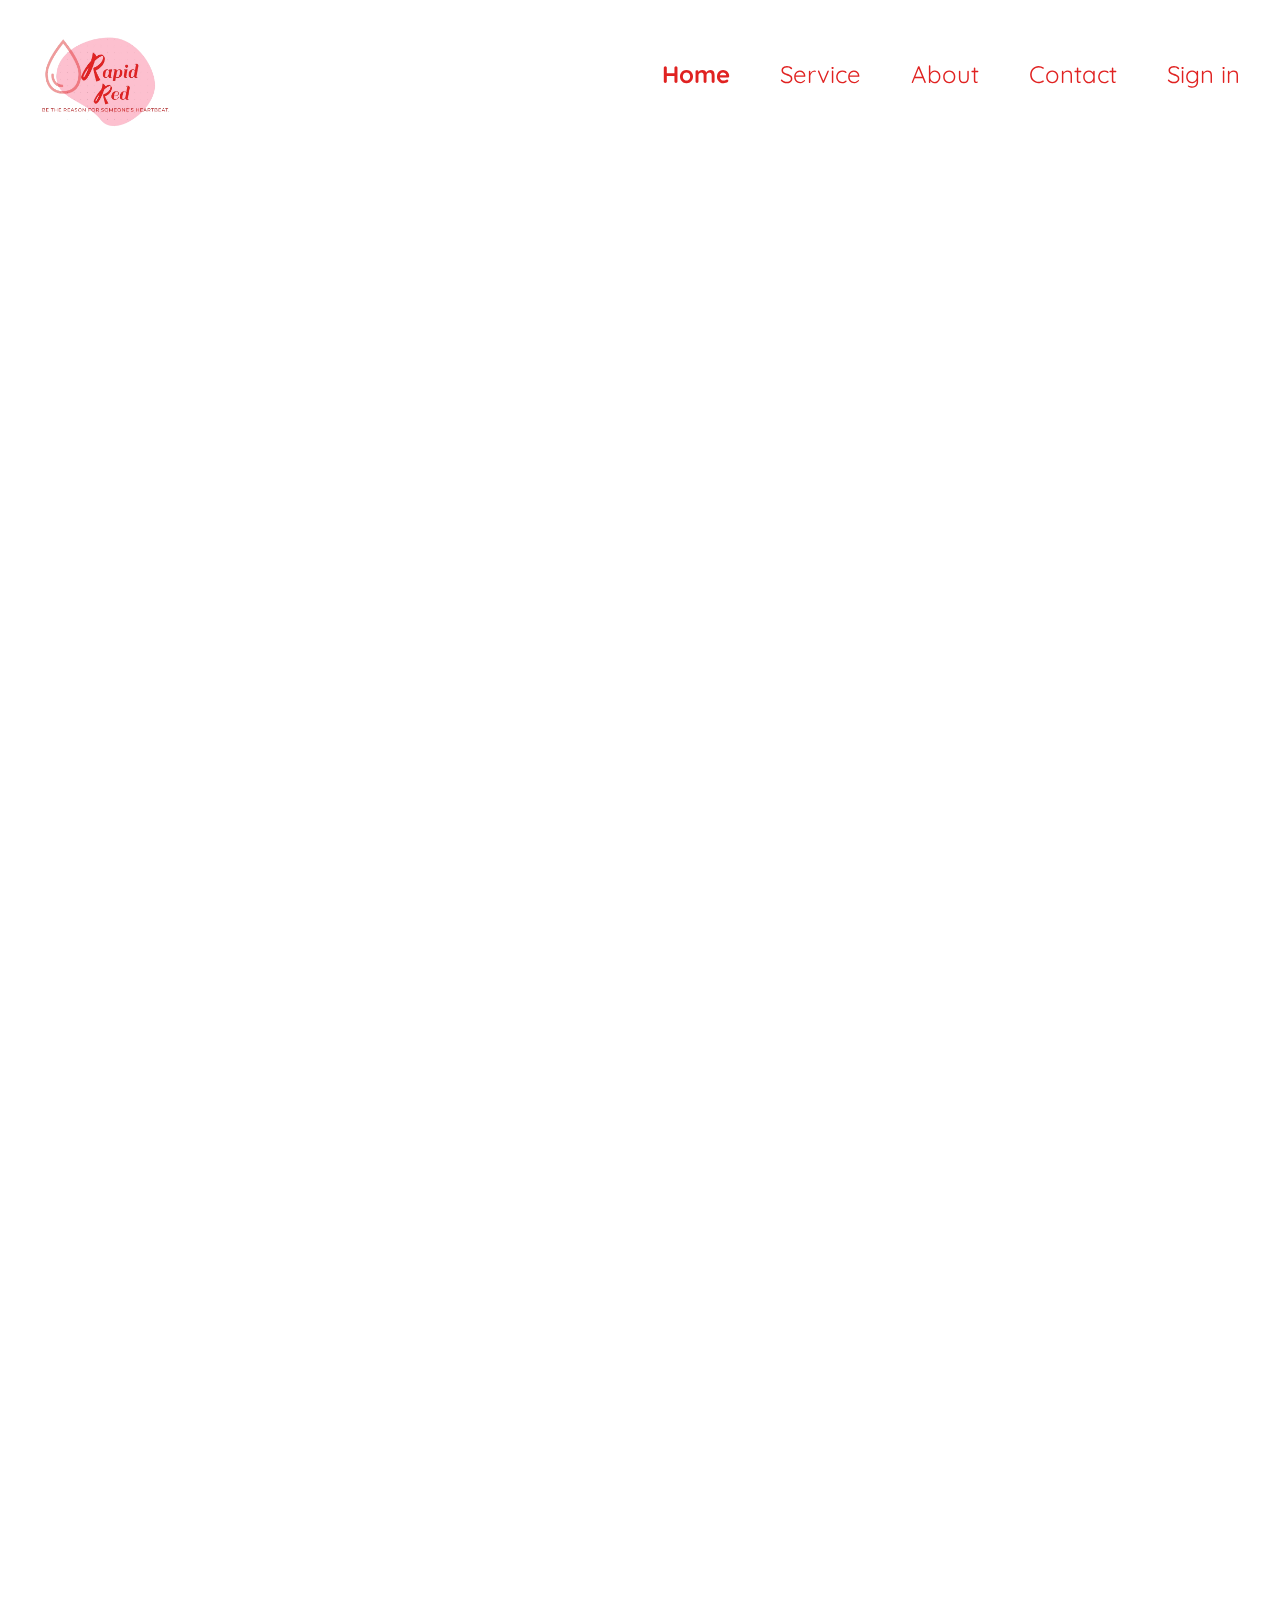
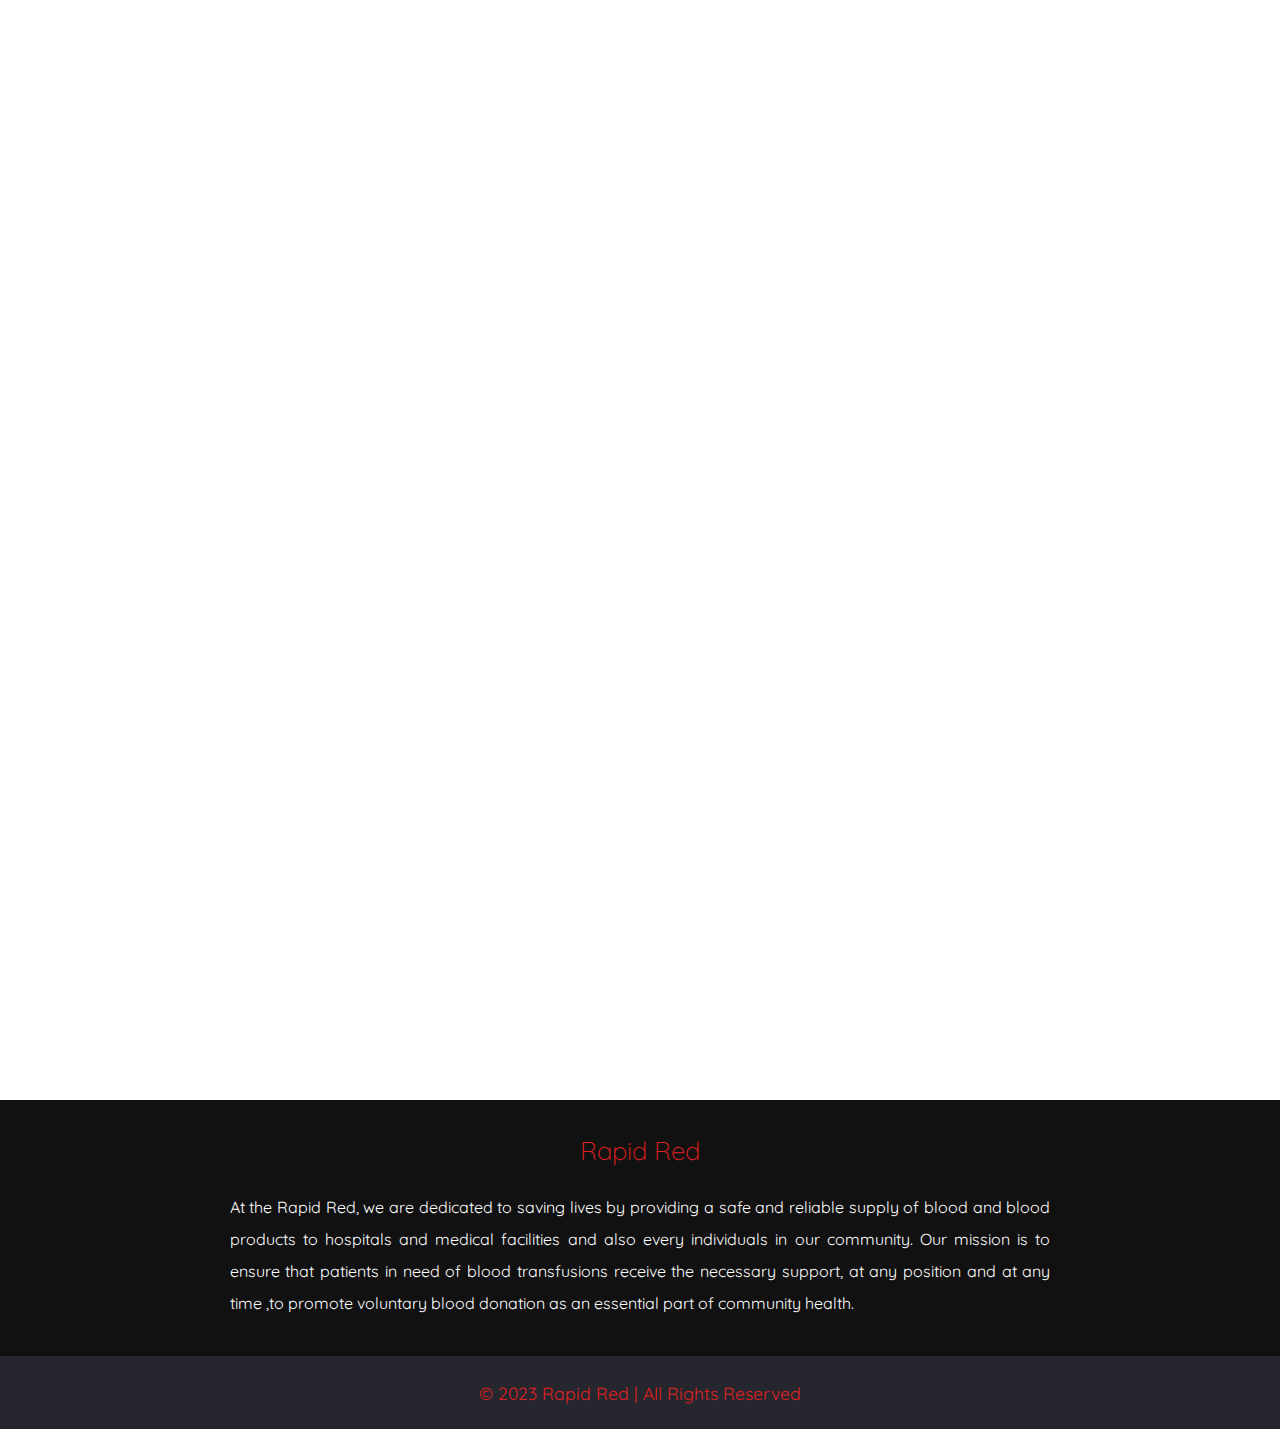
==== index.html @ 8318de18 "Add files via upload" ====
<!DOCTYPE html>
<html lang="en">

<head>
    <meta charset="UTF-8">
    <meta name="viewport" content="width=device-width, initial-scale=1.0">
    <title>Rapid Red</title>
    <link rel="stylesheet" href="css/home.css">

    <script src="https://ajax.googleapis.com/ajax/libs/jquery/3.1.1/jquery.min.js"></script>

    <link rel="apple-touch-icon" sizes="180x180" href="Images/favicon/apple-touch-icon.png">
    <link rel="icon" type="image/png" sizes="32x32" href="Images/favicon/favicon-32x32.png">
    <link rel="icon" type="image/png" sizes="16x16" href="Images/favicon/favicon-16x16.png">
    <link rel="manifest" href="Images/favicon/site.webmanifest">
    
</head>

<body>

     <!-- NAVBAR  -->
    <nav class="nav">
        <div class="container">
            <div class="logo">
                <a href="#"><img src="Images/logo-nobackground.png" alt="logo"></a>
            </div>
            <div id="mainListDiv" class="main_list fill">
                <ul class="navlinks">
                    <li><a href="#" class="active">Home</a></li>
                    <li><a href="#">Service</a></li>
                    <li><a href="#">About</a></li>
                    <li><a href="contact.html">Contact</a></li>
                    <li><a href="#">Sign in</a></li>
                </ul>
            </div>
            <span class="navTrigger">
                <i></i>
                <i></i>
                <i></i>
            </span>
        </div>
    </nav>
     <!-- NAVBAR ENDS  -->

     <!-- MAIN SECTION  -->
    <main class="home">
    </main>

    <script src="js/scripts.js"></script>
    <script>
        $(window).scroll(function () {
            if ($(document).scrollTop() > 50) {
                $('.nav').addClass('affix');
                console.log("OK");
            } else {
                $('.nav').removeClass('affix');
            }
        });
    </script>
    <!-- MAIN SECTION ENDS -->

     <!-- FOOTER  -->
    <footer>
        <div class="row primary">
            <div class="column about">
                <h3>Rapid Red</h3>
                <p>
                    At the Rapid Red, we are dedicated to saving lives by providing a safe and reliable supply of blood and blood products to hospitals and medical facilities and also every individuals in our community. Our mission is to ensure that patients in need of blood transfusions receive the necessary support, at any position and at any time ,to promote voluntary blood donation as an essential part of community health.
                </p>
            </div>
        </div>
        <div class="row copyright">
            <p>&copy; 2023 Rapid Red | All Rights Reserved</p>
        </div>
    </footer>
     <!-- FOOTER ENDS -->

</body>

</html>
---- css/home.css ----
@import url('https://fonts.googleapis.com/css?family=Quicksand:400,500,700');


html,
body {
  margin: 0;
  padding: 0;
  font-size: 62.5%;
  font-size: 10px;
}

/* NAVBAR SECTION */

.nav {
  font-family: "Quicksand", sans-serif;
  width: 100%;
  height: 120px;
  position: fixed;
  line-height: 120px;
  text-align: center;
}

.nav div.logo {
  float: left;
  width: auto;
  height: auto;
  padding-left: 3rem;
}

.nav div.logo a img {
  width: 150px;
}

.nav div.logo a img:hover {
  filter: drop-shadow(0 0 0.5rem #f07a81);
}

.nav div.main_list {
  height: 65px;
  float: right;
}

.nav div.main_list ul {
  width: 100%;
  height: 65px;
  display: flex;
  list-style: none;
  margin: 0;
  padding: 0;
}

.nav div.main_list ul li {
  width: auto;
  height: 65px;
  padding: 0;
  padding-right: 3rem;
}

.nav div.main_list ul li a {
  text-decoration: none;
  padding: 5px 10px 5px 10px;
  border-radius: 10px;
  color: #e02221;
  line-height: 65px;
  font-size: 2.4rem;
}

.nav div.main_list ul .active {
  font-weight: bold;
}


/* HOME SECTION */

.home {
  width: 100%;
  height: 300vh;
  background-image: url(../Images/home-back.jpg);
  background-position: center top;
  background-size: cover;
}

.navTrigger {
  display: none;
}

.nav {
  padding-top: 20px;
  padding-bottom: 20px;
  -webkit-transition: all 0.4s ease;
  transition: all 0.4s ease;
}


/* FOOTER  */
footer {
  background-color: #111;
  color: #ffffff;
  font-size: 16px;
}

footer * {
  font-family: "Quicksand", sans-serif;
  box-sizing: border-box;
  border: none;
  outline: none;
}

footer .row {
  padding: 0.5em 0.5em;
}

footer .row.primary {
  display: flex;
  justify-content: center;
}

footer .column {
  width: 70%;
  padding: 0 2em;
  min-height: 15em;
}

footer h3 {
  width: 100%;
  text-align: left;
  color: #e02221;
  font-size: 1.6em;
  font-weight: 100;
  text-align:center;
}

footer .about p {
  text-align: justify;
  line-height: 2;
  margin: 0;
}

.copyright {
  padding: 0.3em 1em;
  background-color: #25262e;
}

footer .copyright p {
  font-size: 1.1em;
  text-align: center;
  color: #e02221;
}



/* RESPONSIVENESS SECTION */

@media screen and (min-width: 768px) and (max-width: 1024px) {
  .container {
    margin: 0;
  }
}

@media screen and (max-width:768px) {
  .navTrigger {
    display: block;
  }

  .nav div.logo a img {
    margin-top: 5px;
    width: auto;
    height: 100px;
  }

  .nav div.logo {
    margin-left: 5px;
    height: 120px;
  }

  .nav div.main_list {
    width: 100%;
    height: 0;
    overflow: hidden;
  }

  .nav div.show_list {
    height: auto;
    display: none;
  }

  .nav div.main_list ul {
    flex-direction: column;
    width: 100%;
    height: 100vh;
    right: 0;
    left: 0;
    bottom: 0;
    background-color: #111;
    background-position: center top;
  }

  .nav div.main_list ul li {
    width: 100%;
    text-align: right;
  }

  .nav div.main_list ul li a {
    text-align: center;
    width: 100%;
    font-size: 3rem;
    padding: 20px;
  }

  .nav div.media_button {
    display: block;
  }
}

/* FOOTER RESPONSIVE */

@media screen and (max-width: 850px) {
  footer .column {
    width: 90%;
  }
}


/* NAVBAR Animation */

nav li:after {
  content: "";
  position: absolute;
  width: 0%;
  height: 1px;
  display: block;
  transition: all 0.3s ease;
  bottom: 25%;
}
nav li:hover::after {
  width: 7%;
  height: 1px;
  background-color: #f07a81;
}

.navTrigger {
  cursor: pointer;
  width: 30px;
  height: 25px;
  margin: auto;
  position: absolute;
  right: 30px;
  top: 0;
  bottom: 0;
}

.navTrigger i {
  background-color: #e02221;
  border-radius: 2px;
  content: '';
  display: block;
  width: 100%;
  height: 4px;
}

.navTrigger i:nth-child(1) {
  -webkit-animation: outT 0.8s backwards;
  animation: outT 0.8s backwards;
  -webkit-animation-direction: reverse;
  animation-direction: reverse;
}

.navTrigger i:nth-child(2) {
  margin: 5px 0;
  -webkit-animation: outM 0.8s backwards;
  animation: outM 0.8s backwards;
  -webkit-animation-direction: reverse;
  animation-direction: reverse;
}

.navTrigger i:nth-child(3) {
  -webkit-animation: outBtm 0.8s backwards;
  animation: outBtm 0.8s backwards;
  -webkit-animation-direction: reverse;
  animation-direction: reverse;
}

.navTrigger.active i:nth-child(1) {
  -webkit-animation: inT 0.8s forwards;
  animation: inT 0.8s forwards;
}

.navTrigger.active i:nth-child(2) {
  -webkit-animation: inM 0.8s forwards;
  animation: inM 0.8s forwards;
}

.navTrigger.active i:nth-child(3) {
  -webkit-animation: inBtm 0.8s forwards;
  animation: inBtm 0.8s forwards;
}

@-webkit-keyframes inM {
  50% {
    -webkit-transform: rotate(0deg);
  }

  100% {
    -webkit-transform: rotate(45deg);
  }
}

@keyframes inM {
  50% {
    transform: rotate(0deg);
  }

  100% {
    transform: rotate(45deg);
  }
}

@-webkit-keyframes outM {
  50% {
    -webkit-transform: rotate(0deg);
  }

  100% {
    -webkit-transform: rotate(45deg);
  }
}

@keyframes outM {
  50% {
    transform: rotate(0deg);
  }

  100% {
    transform: rotate(45deg);
  }
}

@-webkit-keyframes inT {
  0% {
    -webkit-transform: translateY(0px) rotate(0deg);
  }

  50% {
    -webkit-transform: translateY(9px) rotate(0deg);
  }

  100% {
    -webkit-transform: translateY(9px) rotate(135deg);
  }
}

@keyframes inT {
  0% {
    transform: translateY(0px) rotate(0deg);
  }

  50% {
    transform: translateY(9px) rotate(0deg);
  }

  100% {
    transform: translateY(9px) rotate(135deg);
  }
}

@-webkit-keyframes outT {
  0% {
    -webkit-transform: translateY(0px) rotate(0deg);
  }

  50% {
    -webkit-transform: translateY(9px) rotate(0deg);
  }

  100% {
    -webkit-transform: translateY(9px) rotate(135deg);
  }
}

@keyframes outT {
  0% {
    transform: translateY(0px) rotate(0deg);
  }

  50% {
    transform: translateY(9px) rotate(0deg);
  }

  100% {
    transform: translateY(9px) rotate(135deg);
  }
}

@-webkit-keyframes inBtm {
  0% {
    -webkit-transform: translateY(0px) rotate(0deg);
  }

  50% {
    -webkit-transform: translateY(-9px) rotate(0deg);
  }

  100% {
    -webkit-transform: translateY(-9px) rotate(135deg);
  }
}

@keyframes inBtm {
  0% {
    transform: translateY(0px) rotate(0deg);
  }

  50% {
    transform: translateY(-9px) rotate(0deg);
  }

  100% {
    transform: translateY(-9px) rotate(135deg);
  }
}

@-webkit-keyframes outBtm {
  0% {
    -webkit-transform: translateY(0px) rotate(0deg);
  }

  50% {
    -webkit-transform: translateY(-9px) rotate(0deg);
  }

  100% {
    -webkit-transform: translateY(-9px) rotate(135deg);
  }
}

@keyframes outBtm {
  0% {
    transform: translateY(0px) rotate(0deg);
  }

  50% {
    transform: translateY(-9px) rotate(0deg);
  }

  100% {
    transform: translateY(-9px) rotate(135deg);
  }
}

.affix {
  padding: 0;
  background-color: #111;
}

.myH2 {
  text-align: center;
  font-size: 4rem;
}

.myP {
  text-align: justify;
  padding-left: 15%;
  padding-right: 15%;
  font-size: 20px;
}

@media all and (max-width:700px) {
  .myP {
    padding: 2%;
  }
}
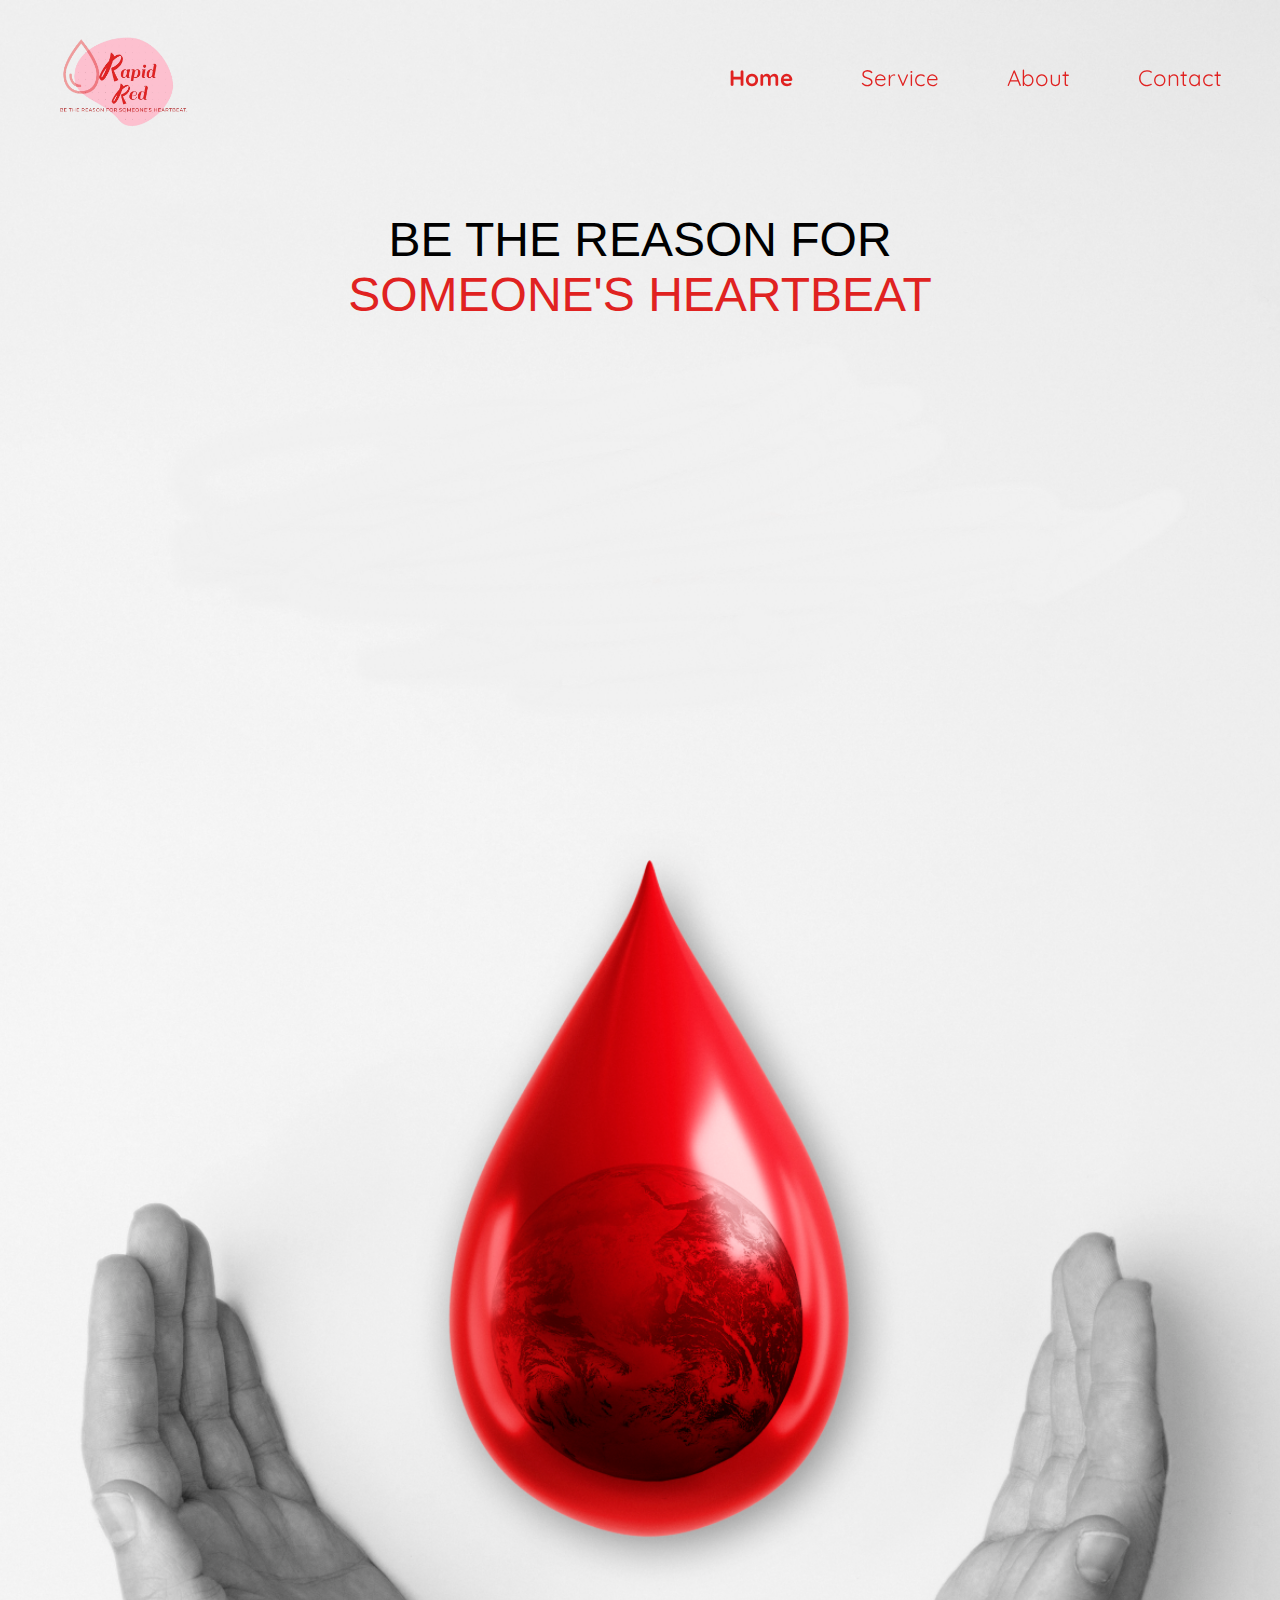
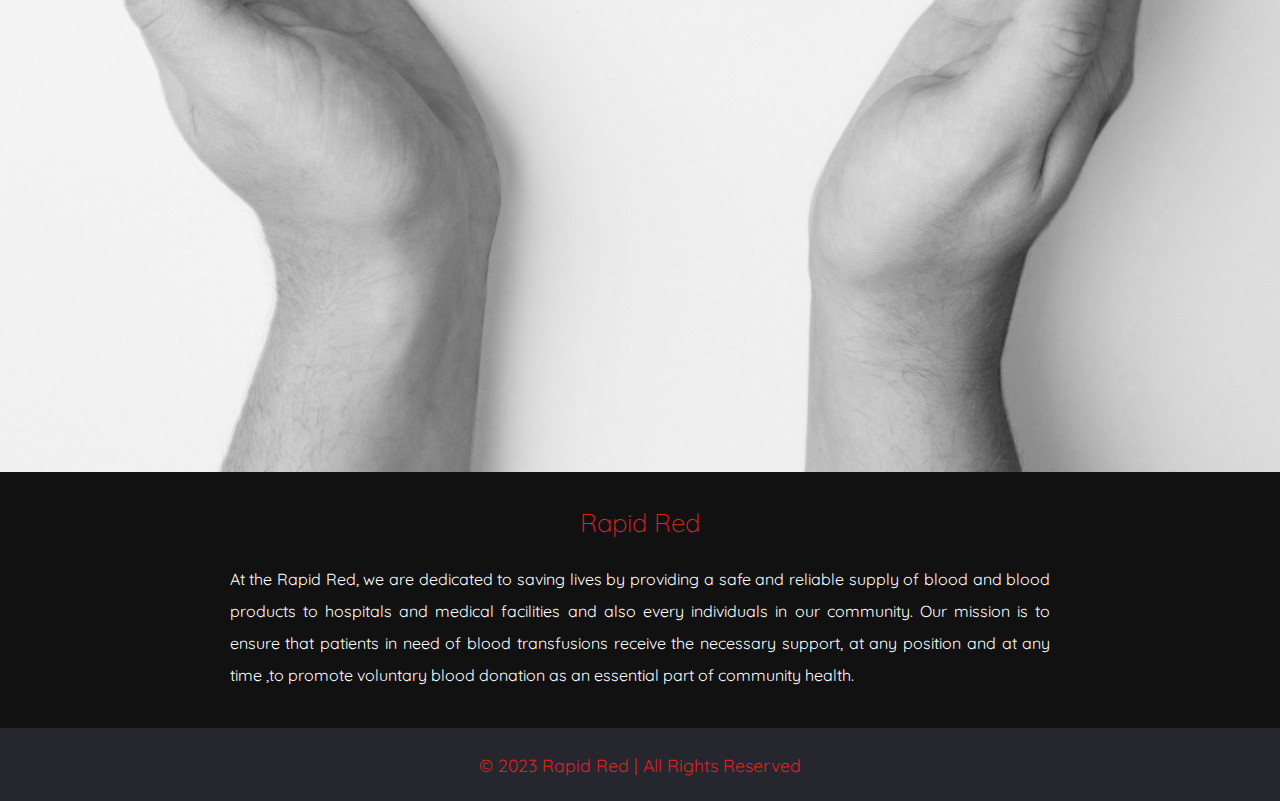
==== commit 287aebe8: "Add files via upload" ====
--- a/index.html
+++ b/index.html
@@ -13,12 +13,12 @@
     <link rel="icon" type="image/png" sizes="32x32" href="Images/favicon/favicon-32x32.png">
     <link rel="icon" type="image/png" sizes="16x16" href="Images/favicon/favicon-16x16.png">
     <link rel="manifest" href="Images/favicon/site.webmanifest">
-    
+
 </head>
 
 <body>
 
-     <!-- NAVBAR  -->
+    <!-- NAVBAR  -->
     <nav class="nav">
         <div class="container">
             <div class="logo">
@@ -28,9 +28,8 @@
                 <ul class="navlinks">
                     <li><a href="#" class="active">Home</a></li>
                     <li><a href="#">Service</a></li>
-                    <li><a href="#">About</a></li>
+                    <li><a href="about.html">About</a></li>
                     <li><a href="contact.html">Contact</a></li>
-                    <li><a href="#">Sign in</a></li>
                 </ul>
             </div>
             <span class="navTrigger">
@@ -40,10 +39,19 @@
             </span>
         </div>
     </nav>
-     <!-- NAVBAR ENDS  -->
+    <!-- NAVBAR ENDS  -->
 
-     <!-- MAIN SECTION  -->
+    <!-- MAIN SECTION  -->
     <main class="home">
+        <div class="main-text">
+            BE THE REASON
+            FOR
+            <br>
+            <span class="red-main-text">
+                SOMEONE'S
+                HEARTBEAT
+            </span>
+        </div>
     </main>
 
     <script src="js/scripts.js"></script>
@@ -59,13 +67,17 @@
     </script>
     <!-- MAIN SECTION ENDS -->
 
-     <!-- FOOTER  -->
+    <!-- FOOTER  -->
     <footer>
         <div class="row primary">
             <div class="column about">
                 <h3>Rapid Red</h3>
                 <p>
-                    At the Rapid Red, we are dedicated to saving lives by providing a safe and reliable supply of blood and blood products to hospitals and medical facilities and also every individuals in our community. Our mission is to ensure that patients in need of blood transfusions receive the necessary support, at any position and at any time ,to promote voluntary blood donation as an essential part of community health.
+                    At the Rapid Red, we are dedicated to saving lives by providing a safe and reliable supply of blood
+                    and blood products to hospitals and medical facilities and also every individuals in our community.
+                    Our mission is to ensure that patients in need of blood transfusions receive the necessary support,
+                    at any position and at any time ,to promote voluntary blood donation as an essential part of
+                    community health.
                 </p>
             </div>
         </div>
@@ -73,7 +85,7 @@
             <p>&copy; 2023 Rapid Red | All Rights Reserved</p>
         </div>
     </footer>
-     <!-- FOOTER ENDS -->
+    <!-- FOOTER ENDS -->
 
 </body>
 
--- a/css/home.css
+++ b/css/home.css
@@ -1,12 +1,12 @@
 @import url('https://fonts.googleapis.com/css?family=Quicksand:400,500,700');
+@import url('https://fonts.googleapis.com/css2?family=Roboto&family=Varela+Round&display=swap');
 
 
 html,
 body {
   margin: 0;
   padding: 0;
-  font-size: 62.5%;
-  font-size: 10px;
+  font-family: 'Roboto', sans-serif;
 }
 
 /* NAVBAR SECTION */
@@ -18,6 +18,7 @@
   position: fixed;
   line-height: 120px;
   text-align: center;
+  z-index: 5;
 }
 
 .nav div.logo {
@@ -28,10 +29,12 @@
 }
 
 .nav div.logo a img {
+  transition: transform 0.2s;
   width: 150px;
 }
 
 .nav div.logo a img:hover {
+  transform: scale(1.1);
   filter: drop-shadow(0 0 0.5rem #f07a81);
 }
 
@@ -62,7 +65,7 @@
   border-radius: 10px;
   color: #e02221;
   line-height: 65px;
-  font-size: 2.4rem;
+  font-size: 1.4rem;
 }
 
 .nav div.main_list ul .active {
@@ -74,11 +77,29 @@
 
 .home {
   width: 100%;
-  height: 300vh;
-  background-image: url(../Images/home-back.jpg);
+  height: 200vh;
+  background-image: url(../Images/home-back.png);
   background-position: center top;
   background-size: cover;
-}
+  /* background-color: #f4f5f5; */
+  padding-top: 12rem;
+  padding-bottom: 5rem;
+}
+
+.main-text{
+  padding: 20px 0px 20px 0px;
+  margin: 0px 0px 50px 0px;
+  text-align: center;
+  font-family: Verdana, Geneva, Tahoma, sans-serif;
+  font-size: 3rem;
+}
+.red-main-text{
+  /* font-size: 4.2rem; */
+  color: #e02221;
+}
+
+
+/* NAVBAR */
 
 .navTrigger {
   display: none;
@@ -99,7 +120,7 @@
   font-size: 16px;
 }
 
-footer * {
+footer *{
   font-family: "Quicksand", sans-serif;
   box-sizing: border-box;
   border: none;
@@ -468,4 +489,21 @@
   .myP {
     padding: 2%;
   }
+}
+
+/* SCROLLBAR */
+::-webkit-scrollbar {
+  width: 15px;
+}
+
+::-webkit-scrollbar-track {
+  background: #25262e41;
+}
+
+::-webkit-scrollbar-thumb {
+  background: #e02221;
+}
+
+::-webkit-scrollbar-thumb:hover {
+  background: #111;
 }